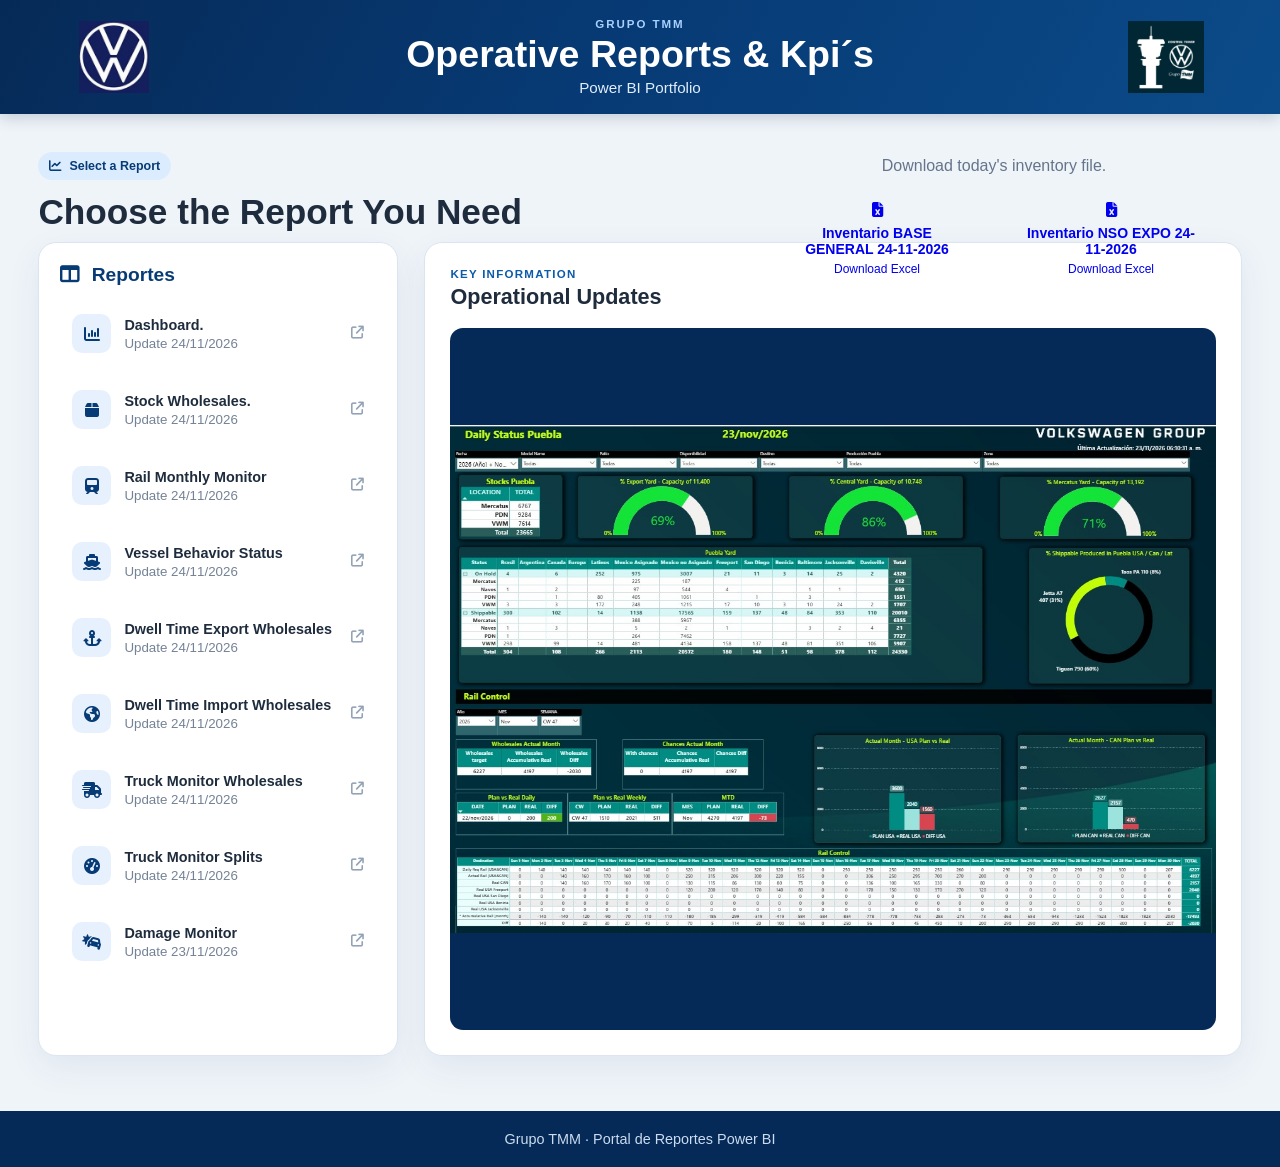
==== index.html @ c9ba792d "Update index.html" ====
<!DOCTYPE html>
<html lang="es">
<head>
  <meta charset="UTF-8">
  <meta name="viewport" content="width=device-width, initial-scale=1.0">
  <title>Power BI Portfolio | Grupo TMM</title>

  <link rel="stylesheet" href="style.css">
  <link rel="stylesheet"
    href="https://cdnjs.cloudflare.com/ajax/libs/font-awesome/6.5.2/css/all.min.css">
</head>

<body>
  <header class="encabezado">
    <img class="logo" src="vws.png" alt="Volkswagen">

    <div>
      <p class="empresa">GRUPO TMM</p>
      <h1>Operative Reports & Kpi´s </h1>
      <p class="subtitulo">Power BI Portfolio</p>
    </div>

    <img class="logo" src="tmm.png" alt="TMM">
  </header>

  <main class="pagina">
    <section class="introduccion">
      <span class="etiqueta">
        <i class="fa-solid fa-chart-line"></i>
        Select a Report
      </span>

      <h2>Choose the Report You Need</h2>
      
      <!-- Coloca tu Excel dentro de la carpeta archivos -->
     <div class="botones-excel">
   <p class="titulo-descargas">Download today's inventory file.</p>
     
       <div class="lista-excel">
    <a class="BTN-Excel"
        href="Archivos/Inventario-Control-Tower-BASE-GENERAL-24-11-2026.xlsb"
        download>
        <i class="fa-solid fa-file-excel"></i>
        <span>Inventario BASE GENERAL 24-11-2026</span>
        <small>Download Excel</small>
    </a>
    <a
        class="BTN-Excel"
        href="Archivos/Inventario-Control-Tower-NSO-EXPO-24-11-2026.xlsb"
        download>
        <i class="fa-solid fa-file-excel"></i>
        <span>Inventario NSO EXPO 24-11-2026</span>
        <small>Download Excel</small>
    </a>
</div>
      </a>
    </section>

    <section class="contenido-principal">

      <aside class="portafolio">
        <h2>
          <i class="fa-solid fa-table-columns"></i>
          Reportes
        </h2>

         <a class="reporte"
          href="https://app.powerbi.com/view?r=eyJrIjoiNjg2ZTc1YjItZmVhZC00NDc2LWJiZjUtOTdiOGM2ZGI0N2Y0IiwidCI6IjAwMDRlNjc2LTg3OGItNDkzNi04ZWZkLWExYjQxOWZjNTBjYiJ9"
          target="_blank">
          <i class="fa-solid fa-chart-column"></i>
          <span>
            <strong>Dashboard.</strong>
            <small>Update 24/11/2026</small>
          </span>
          <i class="fa-solid fa-arrow-up-right-from-square flecha"></i>
        </a>

        <a class="reporte"
          href="https://app.powerbi.com/view?r=eyJrIjoiMzYyZjUyNzMtZTBiMC00Y2ZmLWI2MjMtNWQ1MzZiN2M0MjRkIiwidCI6IjAwMDRlNjc2LTg3OGItNDkzNi04ZWZkLWExYjQxOWZjNTBjYiJ9&pageName=e857e4b08dca00761b17"
          target="_blank">
          <i class="fa-solid fa-box"></i>
          <span>
            <strong>Stock Wholesales.</strong>
            <small>Update 24/11/2026</small>
          </span>
          <i class="fa-solid fa-arrow-up-right-from-square flecha"></i>
        </a>
        
       <a class="reporte"
          href="https://app.powerbi.com/view?r=eyJrIjoiMzYyZjUyNzMtZTBiMC00Y2ZmLWI2MjMtNWQ1MzZiN2M0MjRkIiwidCI6IjAwMDRlNjc2LTg3OGItNDkzNi04ZWZkLWExYjQxOWZjNTBjYiJ9&pageName=1fa9d7682fe247a86f91"
          target="_blank">
          <i class="fa-solid fa-train"></i>
          <span>
            <strong>Rail Monthly Monitor</strong>
            <small>Update 24/11/2026</small>
          </span>
          <i class="fa-solid fa-arrow-up-right-from-square flecha"></i>
        </a>
        
        <a class="reporte"
          href="https://app.powerbi.com/view?r=eyJrIjoiMzYyZjUyNzMtZTBiMC00Y2ZmLWI2MjMtNWQ1MzZiN2M0MjRkIiwidCI6IjAwMDRlNjc2LTg3OGItNDkzNi04ZWZkLWExYjQxOWZjNTBjYiJ9&pageName=6139290f8824dd61c903"
          target="_blank">
          <i class="fa-solid fa-ship"></i>
          <span>
            <strong>Vessel Behavior Status</strong>
            <small>Update 24/11/2026</small>
          </span>
          <i class="fa-solid fa-arrow-up-right-from-square flecha"></i>
        </a>
        
        <a class="reporte"
          href="https://app.powerbi.com/view?r=eyJrIjoiZGI5Y2JmYmMtYTc1Ny00M2Q4LTlhNmMtYzQ4MWU3M2MxNzU4IiwidCI6IjAwMDRlNjc2LTg3OGItNDkzNi04ZWZkLWExYjQxOWZjNTBjYiJ9"
          target="_blank">
          <i class="fa-solid fa-anchor"></i>
          <span>
            <strong>Dwell Time Export Wholesales</strong>
            <small>Update 24/11/2026</small>
          </span>
          <i class="fa-solid fa-arrow-up-right-from-square flecha"></i>
        </a>

        <a class="reporte"
          href="https://app.powerbi.com/view?r=eyJrIjoiYWVmZDRhNjUtYjkyOC00YzUwLWE3YjgtYjNlMjYwZDM4NzA0IiwidCI6IjAwMDRlNjc2LTg3OGItNDkzNi04ZWZkLWExYjQxOWZjNTBjYiJ9"
          target="_blank">
          <i class="fa-solid fa-earth-americas"></i>
          <span>
            <strong>Dwell Time Import Wholesales</strong>
            <small>Update 24/11/2026</small>
          </span>
          <i class="fa-solid fa-arrow-up-right-from-square flecha"></i>
        </a>

        <a class="reporte"
          href="https://app.powerbi.com/view?r=eyJrIjoiMjRkZWJkNzYtNGM1NS00Mjk4LTllMDUtYzc5NTU1NWYzOWNjIiwidCI6IjAwMDRlNjc2LTg3OGItNDkzNi04ZWZkLWExYjQxOWZjNTBjYiJ9"
          target="_blank">
          <i class="fa-solid fa-truck-fast"></i>
          <span>
            <strong>Truck Monitor Wholesales</strong>
            <small>Update 24/11/2026</small>
          </span>
          <i class="fa-solid fa-arrow-up-right-from-square flecha"></i>
        </a>

        <a class="reporte"
          href="https://app.powerbi.com/view?r=eyJrIjoiNTYzYTE2N2MtMWFlYS00NmNhLWFiNjctZTMwOTE4YzIxNDVhIiwidCI6IjAwMDRlNjc2LTg3OGItNDkzNi04ZWZkLWExYjQxOWZjNTBjYiJ9"
          target="_blank">
          <i class="fa-solid fa-gauge-high"></i>
          <span>
            <strong>Truck Monitor Splits</strong>
            <small>Update 24/11/2026</small>
          </span>
          <i class="fa-solid fa-arrow-up-right-from-square flecha"></i>
        </a>
        
         <a class="reporte"
          href="https://app.powerbi.com/view?r=eyJrIjoiYzA4MzcxYjQtN2E4Yi00ZDYwLWE5MWQtNjA0NGRkNzAxZDRmIiwidCI6IjAwMDRlNjc2LTg3OGItNDkzNi04ZWZkLWExYjQxOWZjNTBjYiJ9"
          target="_blank">
          <i class="fa-solid fa-car-burst"></i>
          <span>
            <strong>Damage Monitor</strong>
            <small>Update 23/11/2026</small>
          </span>
          <i class="fa-solid fa-arrow-up-right-from-square flecha"></i>
        </a>
        
      </aside>

      <section class="visor">
        <div class="visor-encabezado">
          <div>
            <p>KEY INFORMATION</p>
            <h2>Operational Updates</h2>
          </div>

          <div class="contador">
            <span id="numeroImagen">01</span> / 04
          </div>
        </div>

        <div class="carrusel">
          <img
            id="imagenPrincipal"
            src="img/inventario1.jpg"
            alt="Actualización operativa 1">

          <button
            id="anterior"
            class="control anterior"
            type="button"
            aria-label="Imagen anterior">
            <i class="fa-solid fa-chevron-left"></i>
          </button>

          <button
            id="siguiente"
            class="control siguiente"
            type="button"
            aria-label="Imagen siguiente">
            <i class="fa-solid fa-chevron-right"></i>
          </button>
        </div>

        <div id="puntos" class="puntos"></div>
      </section>

    </section>
  </main>

  <footer>
    Grupo TMM · Portal de Reportes Power BI
  </footer>

  <script src="scriptIndex.js"></script>
</body>
</html>
---- style.css ----
:root {
  --azul: #073b76;
  --azul-medio: #0c5ba9;
  --fondo: #eff4f9;
  --texto: #1e2c3d;
}

* {
  box-sizing: border-box;
  margin: 0;
  padding: 0;
  font-family: "Segoe UI", Arial, sans-serif;
}

body {
  min-height: 100vh;
  color: var(--texto);
  background: var(--fondo);
}

.encabezado {
  display: grid;
  grid-template-columns: 100px 1fr 100px;
  align-items: center;
  gap: 24px;
  padding: 18px clamp(20px, 5vw, 80px);
  color: #fff;
  text-align: center;
  background: linear-gradient(120deg, #062a57, var(--azul), #0b4b89);
  box-shadow: 0 3px 15px #001d3c33;
}

.logo {
  max-width: 80px;
  max-height: 72px;
  justify-self: center;
  object-fit: contain;
}

.empresa {
  color: #a9d0ff;
  font-size: 0.72rem;
  font-weight: 700;
  letter-spacing: 0.17em;
}

.encabezado h1 {
  margin: 3px 0;
  font-size: clamp(1.55rem, 3vw, 2.35rem);
}

.subtitulo {
  color: #e1eefc;
  font-size: 0.95rem;
}

.pagina {
  width: min(1400px, 94%);
  margin: 0 auto;
  padding: 38px 0 55px;
}

.introduccion {
  margin-bottom: 10px;
}

.etiqueta {
  display: inline-flex;
  gap: 8px;
  align-items: center;
  margin-bottom: 12px;
  padding: 7px 11px;
  border-radius: 999px;
  color: var(--azul);
  background: #dcecff;
  font-size: 0.78rem;
  font-weight: 700;
}

.introduccion h2 {
  font-size: clamp(1.55rem, 3vw, 2.2rem);
}

.introduccion p {
  margin-top: 7px;
  color: #64748b;
}

.contenido-principal {
  display: grid;
  grid-template-columns: minmax(280px, 360px) 1fr;
  gap: 26px;
  align-items: stretch;
}

.portafolio,
.visor {
  border: 1px solid #dce5ef;
  border-radius: 18px;
  background: #fff;
  box-shadow: 0 12px 35px #193b5d12;
}

.portafolio {
  padding: 21px;
}

.portafolio h2 {
  margin-bottom: 14px;
  color: var(--azul);
  font-size: 1.2rem;
}

.portafolio h2 i {
  margin-right: 7px;
}

.reporte {
  display: flex;
  gap: 13px;
  align-items: center;
  margin-top: 9px;
  padding: 13px 11px;
  border: 1px solid transparent;
  border-radius: 11px;
  color: inherit;
  text-decoration: none;
  transition: 0.2s ease;
}

.reporte > i:first-child {
  display: grid;
  width: 39px;
  height: 39px;
  place-items: center;
  flex: none;
  border-radius: 10px;
  color: var(--azul);
  background: #e7f1fd;
}

.reporte span {
  display: grid;
  gap: 3px;
  flex: 1;
}

.reporte strong {
  font-size: 0.9rem;
}

.reporte small {
  color: #748296;
}

.flecha {
  color: #93a3b5;
  font-size: 0.8rem;
}

.reporte:hover {
  border-color: #b7d5f5;
  background: #f2f8ff;
  transform: translateX(3px);
}

.reporte:hover .flecha {
  color: var(--azul);
}

.visor {
  display: flex;
  flex-direction: column;
  min-width: 0;
  padding: 25px;
}

.visor-encabezado {
  display: flex;
  justify-content: space-between;
  align-items: center;
  gap: 16px;
  margin-bottom: 18px;
}

.visor-encabezado p {
  color: var(--azul-medio);
  font-size: 0.72rem;
  font-weight: 800;
  letter-spacing: 0.11em;
}

.visor-encabezado h2 {
  margin-top: 4px;
  font-size: 1.35rem;
}

.contador {
  padding: 8px 11px;
  border-radius: 9px;
  color: #506174;
  background: #f1f5f9;
  font-weight: 700;
}

.contador span {
  color: var(--azul);
}

/* Imagen panorámica completa, sin recortes */
.carrusel {
  position: relative;
  height: min(78vh, 900px);
  min-height: 420px;
  overflow: hidden;
  border-radius: 13px;
  background: #062a57;
}

.carrusel img {
  position: absolute;
  inset: 0;
  width: 100%;
  height: 100%;
  object-fit: contain;
  object-position: center;
  transition: opacity 0.25s ease;
}
.control {
  position: absolute;
  top: 50%;
  display: grid;
  width: 42px;
  height: 42px;
  place-items: center;
  border: 0;
  border-radius: 50%;
  transform: translateY(-50%);
  color: #fff;
  background: #062a57c9;
  cursor: pointer;
  transition: 0.2s;
}
.puntos {
  display: flex;
  justify-content: center;
  gap: 8px;
  margin-top: 16px;
}

.punto {
  width: 9px;
  height: 9px;
  padding: 0;
  border: 0;
  border-radius: 50%;
  background: #c4d0dc;
  cursor: pointer;
}

.punto.activo {
  background: var(--azul);
  transform: scale(1.25);
}

footer {
  padding: 20px;
  color: #cbdcf0;
  text-align: center;
  background: #062a57;
  font-size: 0.9rem;
}

@media (max-width: 850px) {
  .contenido-principal {
    grid-template-columns: 1fr;
  }

  .portafolio {
    display: grid;
    grid-template-columns: repeat(2, 1fr);
    gap: 8px;
  }

  .portafolio h2 {
    grid-column: 1 / -1;
  }

  .reporte {
    margin: 0;
  }
}

@media (max-width: 600px) {
  .encabezado {
    grid-template-columns: 55px 1fr 55px;
    gap: 8px;
    padding: 16px;
  }
.carrusel {
  height: 55vh;
  min-height: 280px;
}
  .logo {
    max-width: 52px;
    max-height: 52px;
  }

  .subtitulo {
    display: none;
  }

  .pagina {
    padding-top: 25px;
  }

  .portafolio {
    grid-template-columns: 1fr;
  }

  .visor {
    padding: 16px;
  }

  .visor-encabezado h2 {
    font-size: 1.1rem;
  }

  .control {
    width: 36px;
    height: 36px;
  }
}
.botones-excel {
  position: absolute;
  top: 150px;       /* súbelo o bájalo según la altura del encabezado */
  right: 5%;
  display: flex;
  flex-direction: column;
  align-items: center;
  gap: 12px;
  margin: 0px;
}

.titulo-descargas {
  margin: 0;
  text-align: center;
}

.lista-excel {
  display: flex;
  flex-direction: row;
  justify-content: center;
  align-items: flex-start;
  gap: 24px;
}
.botones-excel .BTN-Excel {
    width: 210px;
    min-height: 85px;
    padding: 15px;
    box-sizing: border-box;
    display: flex;
    flex-direction: column;
    align-items: center;
    justify-content:center;
    text-decoration: none;
    border-radius: 10px;
    transition: transform 0.2s ease;
}

.botones-excel .BTN-Excel:hover {
    transform: translateY(-3px);
}

.botones-excel .BTN-Excel i {
    font-size: 15px;
    margin-bottom: 8px;
}

.botones-excel .BTN-Excel span {
    font-size: 14px;
    font-weight: bold;
    text-align: center;
}

.botones-excel .BTN-Excel small {
    margin-top: 5px;
    font-size: 12px;
}
/* Ocultar contador de páginas */
.contador {
    display: none;
}

/* Ocultar flechas del carrusel */
.control {
    display: none;
}

/* Ocultar puntos inferiores */
.puntos {
    display: none;
}
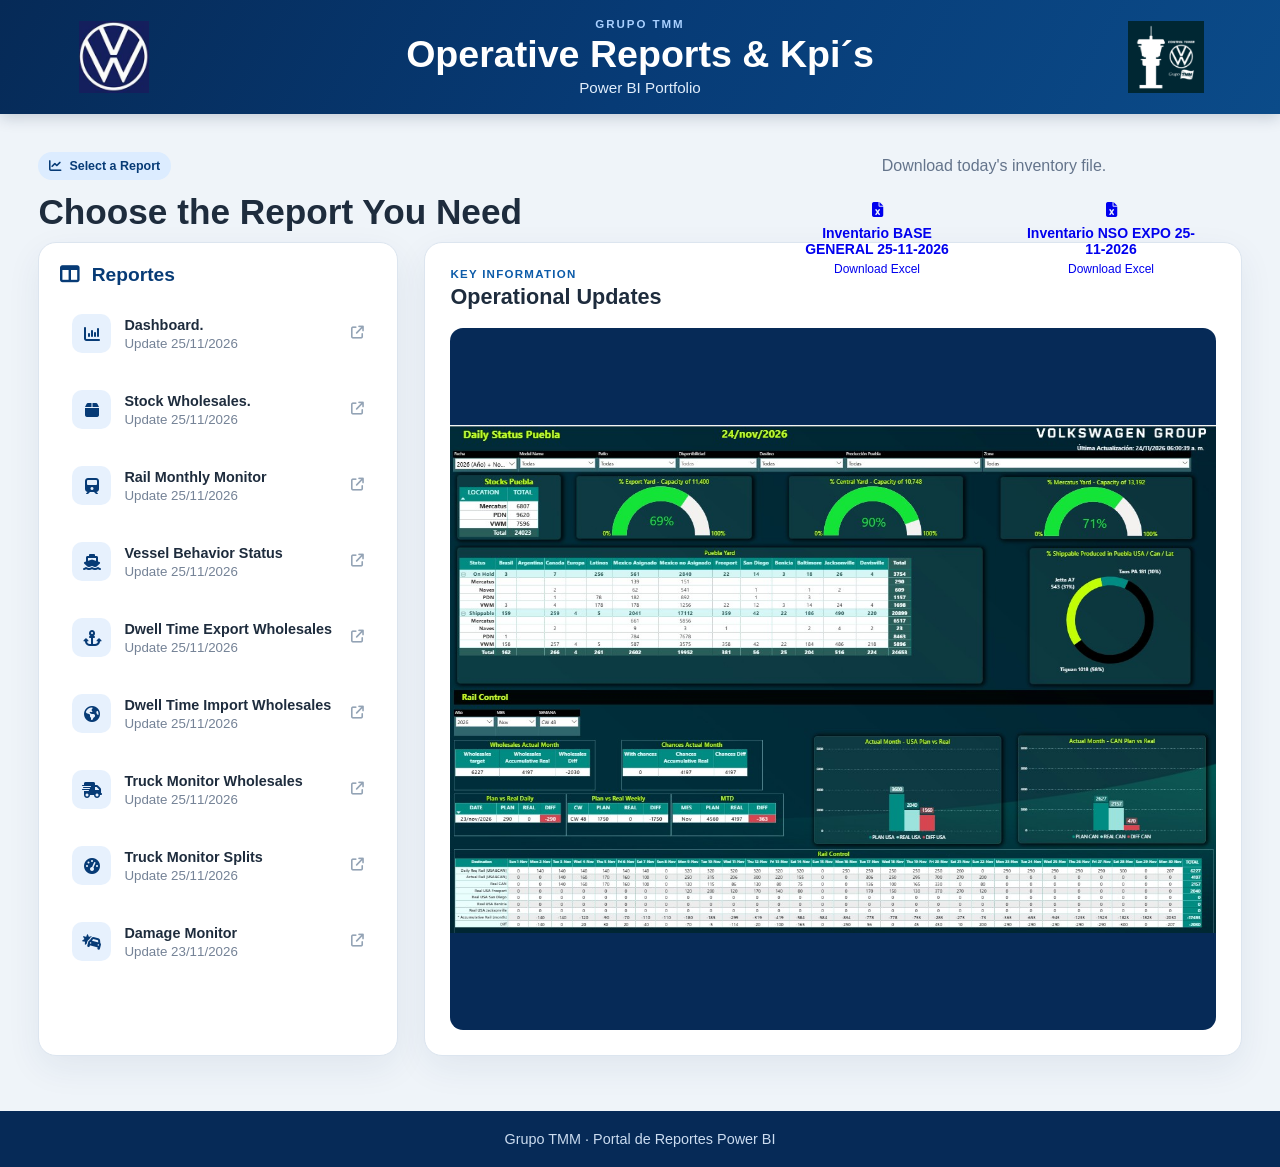
==== commit c08585d6: "Update index.html" ====
--- a/index.html
+++ b/index.html
@@ -38,18 +38,18 @@
      
        <div class="lista-excel">
     <a class="BTN-Excel"
-        href="Archivos/Inventario-Control-Tower-BASE-GENERAL-24-11-2026.xlsb"
+        href="Archivos/Inventario-Control-Tower-BASE-GENERAL-25-11-2026.xlsb"
         download>
         <i class="fa-solid fa-file-excel"></i>
-        <span>Inventario BASE GENERAL 24-11-2026</span>
+        <span>Inventario BASE GENERAL 25-11-2026</span>
         <small>Download Excel</small>
     </a>
     <a
         class="BTN-Excel"
-        href="Archivos/Inventario-Control-Tower-NSO-EXPO-24-11-2026.xlsb"
+        href="Archivos/Inventario-Control-Tower-NSO-EXPO-25-11-2026.xlsb"
         download>
         <i class="fa-solid fa-file-excel"></i>
-        <span>Inventario NSO EXPO 24-11-2026</span>
+        <span>Inventario NSO EXPO 25-11-2026</span>
         <small>Download Excel</small>
     </a>
 </div>
@@ -70,7 +70,7 @@
           <i class="fa-solid fa-chart-column"></i>
           <span>
             <strong>Dashboard.</strong>
-            <small>Update 24/11/2026</small>
+            <small>Update 25/11/2026</small>
           </span>
           <i class="fa-solid fa-arrow-up-right-from-square flecha"></i>
         </a>
@@ -81,7 +81,7 @@
           <i class="fa-solid fa-box"></i>
           <span>
             <strong>Stock Wholesales.</strong>
-            <small>Update 24/11/2026</small>
+            <small>Update 25/11/2026</small>
           </span>
           <i class="fa-solid fa-arrow-up-right-from-square flecha"></i>
         </a>
@@ -92,7 +92,7 @@
           <i class="fa-solid fa-train"></i>
           <span>
             <strong>Rail Monthly Monitor</strong>
-            <small>Update 24/11/2026</small>
+            <small>Update 25/11/2026</small>
           </span>
           <i class="fa-solid fa-arrow-up-right-from-square flecha"></i>
         </a>
@@ -103,7 +103,7 @@
           <i class="fa-solid fa-ship"></i>
           <span>
             <strong>Vessel Behavior Status</strong>
-            <small>Update 24/11/2026</small>
+            <small>Update 25/11/2026</small>
           </span>
           <i class="fa-solid fa-arrow-up-right-from-square flecha"></i>
         </a>
@@ -114,7 +114,7 @@
           <i class="fa-solid fa-anchor"></i>
           <span>
             <strong>Dwell Time Export Wholesales</strong>
-            <small>Update 24/11/2026</small>
+            <small>Update 25/11/2026</small>
           </span>
           <i class="fa-solid fa-arrow-up-right-from-square flecha"></i>
         </a>
@@ -125,7 +125,7 @@
           <i class="fa-solid fa-earth-americas"></i>
           <span>
             <strong>Dwell Time Import Wholesales</strong>
-            <small>Update 24/11/2026</small>
+            <small>Update 25/11/2026</small>
           </span>
           <i class="fa-solid fa-arrow-up-right-from-square flecha"></i>
         </a>
@@ -136,7 +136,7 @@
           <i class="fa-solid fa-truck-fast"></i>
           <span>
             <strong>Truck Monitor Wholesales</strong>
-            <small>Update 24/11/2026</small>
+            <small>Update 25/11/2026</small>
           </span>
           <i class="fa-solid fa-arrow-up-right-from-square flecha"></i>
         </a>
@@ -147,7 +147,7 @@
           <i class="fa-solid fa-gauge-high"></i>
           <span>
             <strong>Truck Monitor Splits</strong>
-            <small>Update 24/11/2026</small>
+            <small>Update 25/11/2026</small>
           </span>
           <i class="fa-solid fa-arrow-up-right-from-square flecha"></i>
         </a>
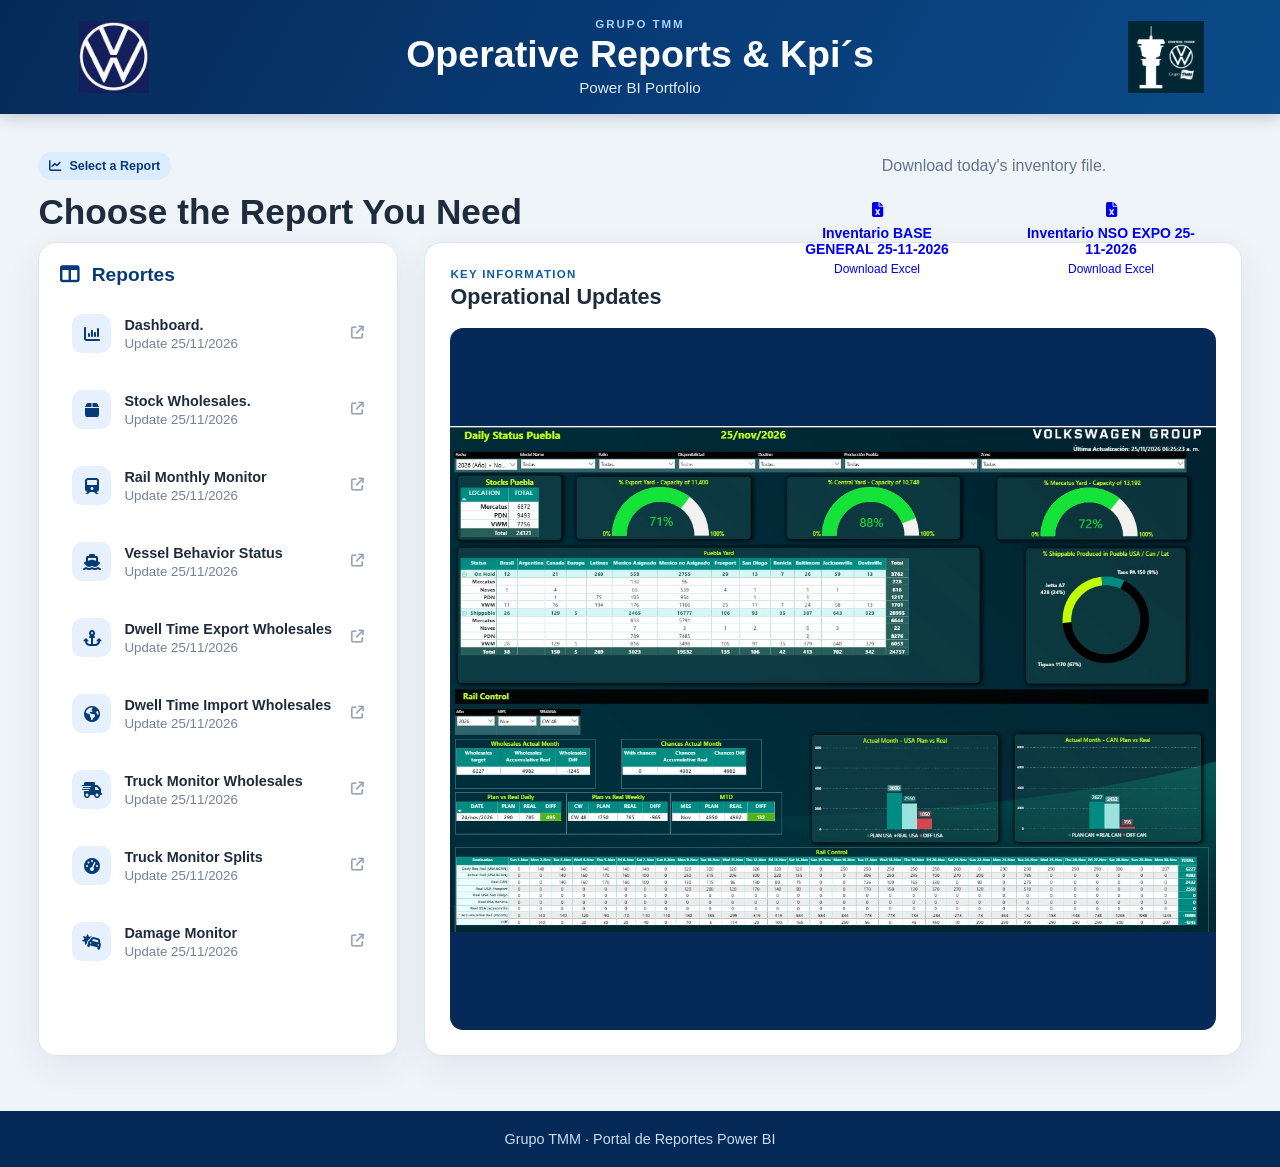
==== commit 3bc62d27: "Update index.html" ====
--- a/index.html
+++ b/index.html
@@ -158,7 +158,7 @@
           <i class="fa-solid fa-car-burst"></i>
           <span>
             <strong>Damage Monitor</strong>
-            <small>Update 23/11/2026</small>
+            <small>Update 25/11/2026</small>
           </span>
           <i class="fa-solid fa-arrow-up-right-from-square flecha"></i>
         </a>
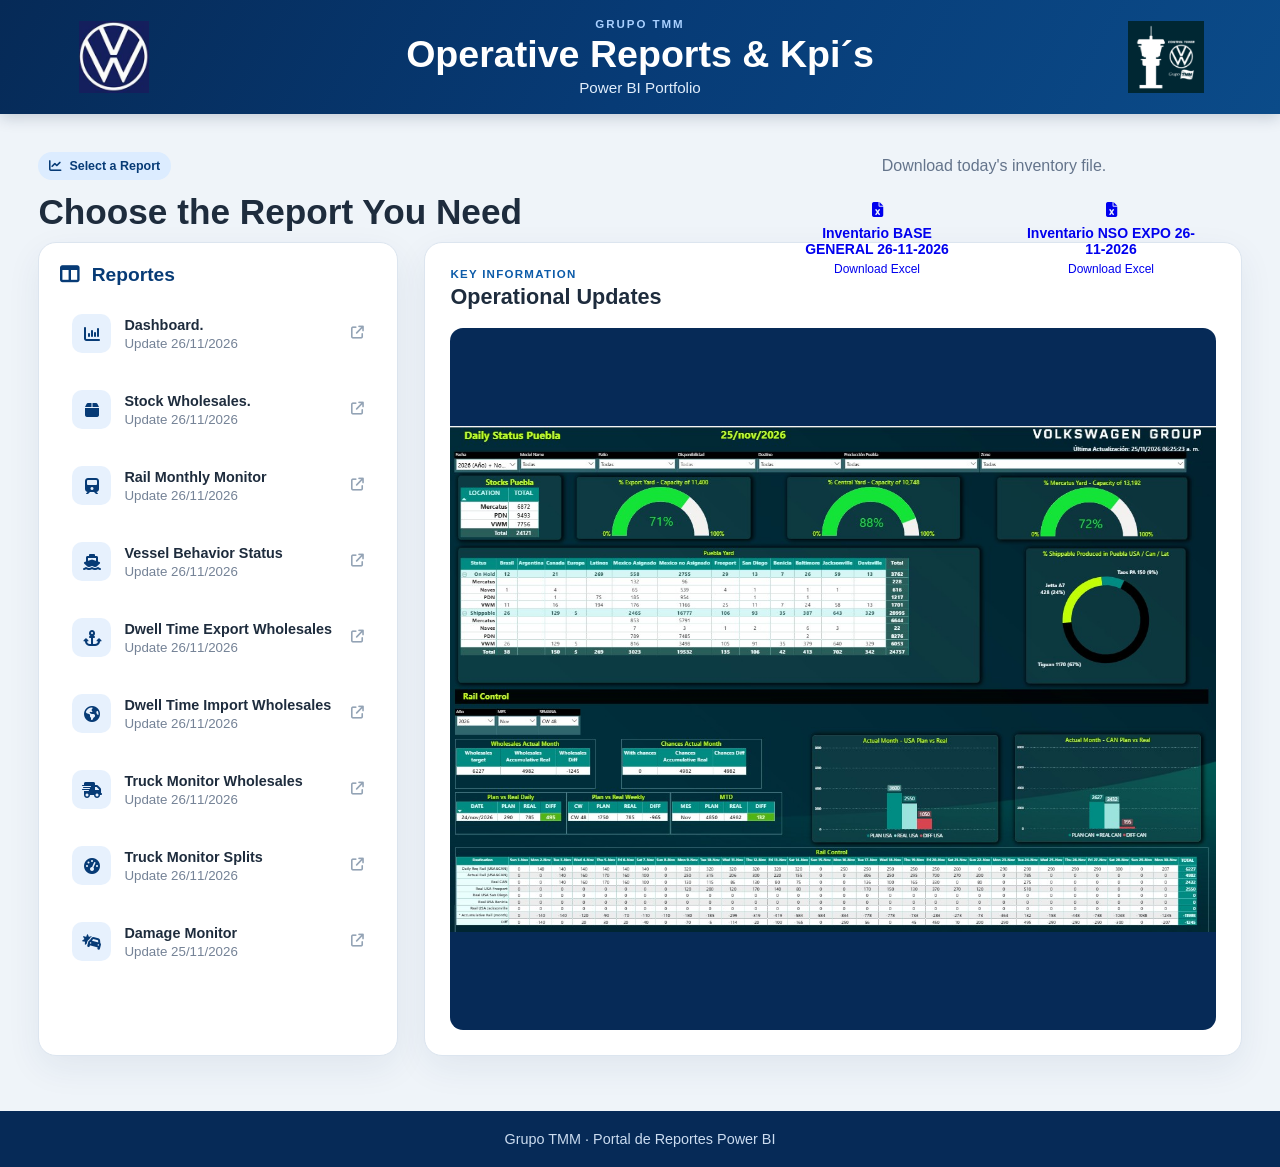
==== commit 7cb7e441: "Update index.html" ====
--- a/index.html
+++ b/index.html
@@ -38,18 +38,18 @@
      
        <div class="lista-excel">
     <a class="BTN-Excel"
-        href="Archivos/Inventario-Control-Tower-BASE-GENERAL-25-11-2026.xlsb"
+        href="Archivos/Inventario-Control-Tower-BASE-GENERAL-26-11-2026.xlsb"
         download>
         <i class="fa-solid fa-file-excel"></i>
-        <span>Inventario BASE GENERAL 25-11-2026</span>
+        <span>Inventario BASE GENERAL 26-11-2026</span>
         <small>Download Excel</small>
     </a>
     <a
         class="BTN-Excel"
-        href="Archivos/Inventario-Control-Tower-NSO-EXPO-25-11-2026.xlsb"
+        href="Archivos/Inventario-Control-Tower-NSO-EXPO-26-11-2026.xlsb"
         download>
         <i class="fa-solid fa-file-excel"></i>
-        <span>Inventario NSO EXPO 25-11-2026</span>
+        <span>Inventario NSO EXPO 26-11-2026</span>
         <small>Download Excel</small>
     </a>
 </div>
@@ -70,7 +70,7 @@
           <i class="fa-solid fa-chart-column"></i>
           <span>
             <strong>Dashboard.</strong>
-            <small>Update 25/11/2026</small>
+            <small>Update 26/11/2026</small>
           </span>
           <i class="fa-solid fa-arrow-up-right-from-square flecha"></i>
         </a>
@@ -81,7 +81,7 @@
           <i class="fa-solid fa-box"></i>
           <span>
             <strong>Stock Wholesales.</strong>
-            <small>Update 25/11/2026</small>
+            <small>Update 26/11/2026</small>
           </span>
           <i class="fa-solid fa-arrow-up-right-from-square flecha"></i>
         </a>
@@ -92,7 +92,7 @@
           <i class="fa-solid fa-train"></i>
           <span>
             <strong>Rail Monthly Monitor</strong>
-            <small>Update 25/11/2026</small>
+            <small>Update 26/11/2026</small>
           </span>
           <i class="fa-solid fa-arrow-up-right-from-square flecha"></i>
         </a>
@@ -103,7 +103,7 @@
           <i class="fa-solid fa-ship"></i>
           <span>
             <strong>Vessel Behavior Status</strong>
-            <small>Update 25/11/2026</small>
+            <small>Update 26/11/2026</small>
           </span>
           <i class="fa-solid fa-arrow-up-right-from-square flecha"></i>
         </a>
@@ -114,7 +114,7 @@
           <i class="fa-solid fa-anchor"></i>
           <span>
             <strong>Dwell Time Export Wholesales</strong>
-            <small>Update 25/11/2026</small>
+            <small>Update 26/11/2026</small>
           </span>
           <i class="fa-solid fa-arrow-up-right-from-square flecha"></i>
         </a>
@@ -125,7 +125,7 @@
           <i class="fa-solid fa-earth-americas"></i>
           <span>
             <strong>Dwell Time Import Wholesales</strong>
-            <small>Update 25/11/2026</small>
+            <small>Update 26/11/2026</small>
           </span>
           <i class="fa-solid fa-arrow-up-right-from-square flecha"></i>
         </a>
@@ -136,7 +136,7 @@
           <i class="fa-solid fa-truck-fast"></i>
           <span>
             <strong>Truck Monitor Wholesales</strong>
-            <small>Update 25/11/2026</small>
+            <small>Update 26/11/2026</small>
           </span>
           <i class="fa-solid fa-arrow-up-right-from-square flecha"></i>
         </a>
@@ -147,7 +147,7 @@
           <i class="fa-solid fa-gauge-high"></i>
           <span>
             <strong>Truck Monitor Splits</strong>
-            <small>Update 25/11/2026</small>
+            <small>Update 26/11/2026</small>
           </span>
           <i class="fa-solid fa-arrow-up-right-from-square flecha"></i>
         </a>
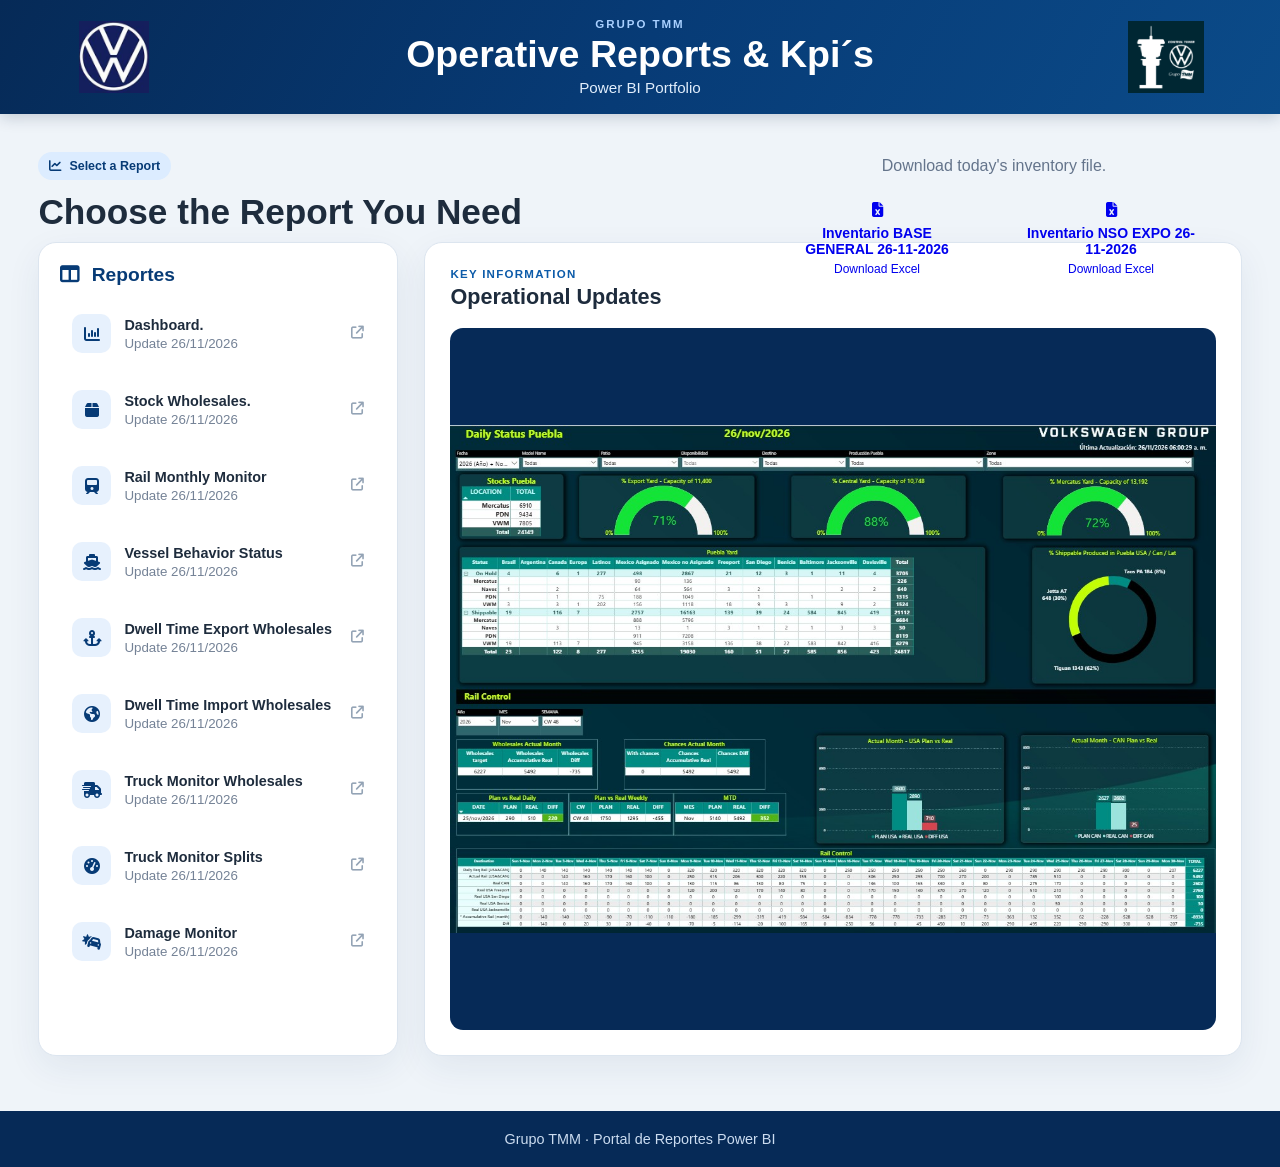
==== commit d0c3d5ec: "Update index.html" ====
--- a/index.html
+++ b/index.html
@@ -158,7 +158,7 @@
           <i class="fa-solid fa-car-burst"></i>
           <span>
             <strong>Damage Monitor</strong>
-            <small>Update 25/11/2026</small>
+            <small>Update 26/11/2026</small>
           </span>
           <i class="fa-solid fa-arrow-up-right-from-square flecha"></i>
         </a>
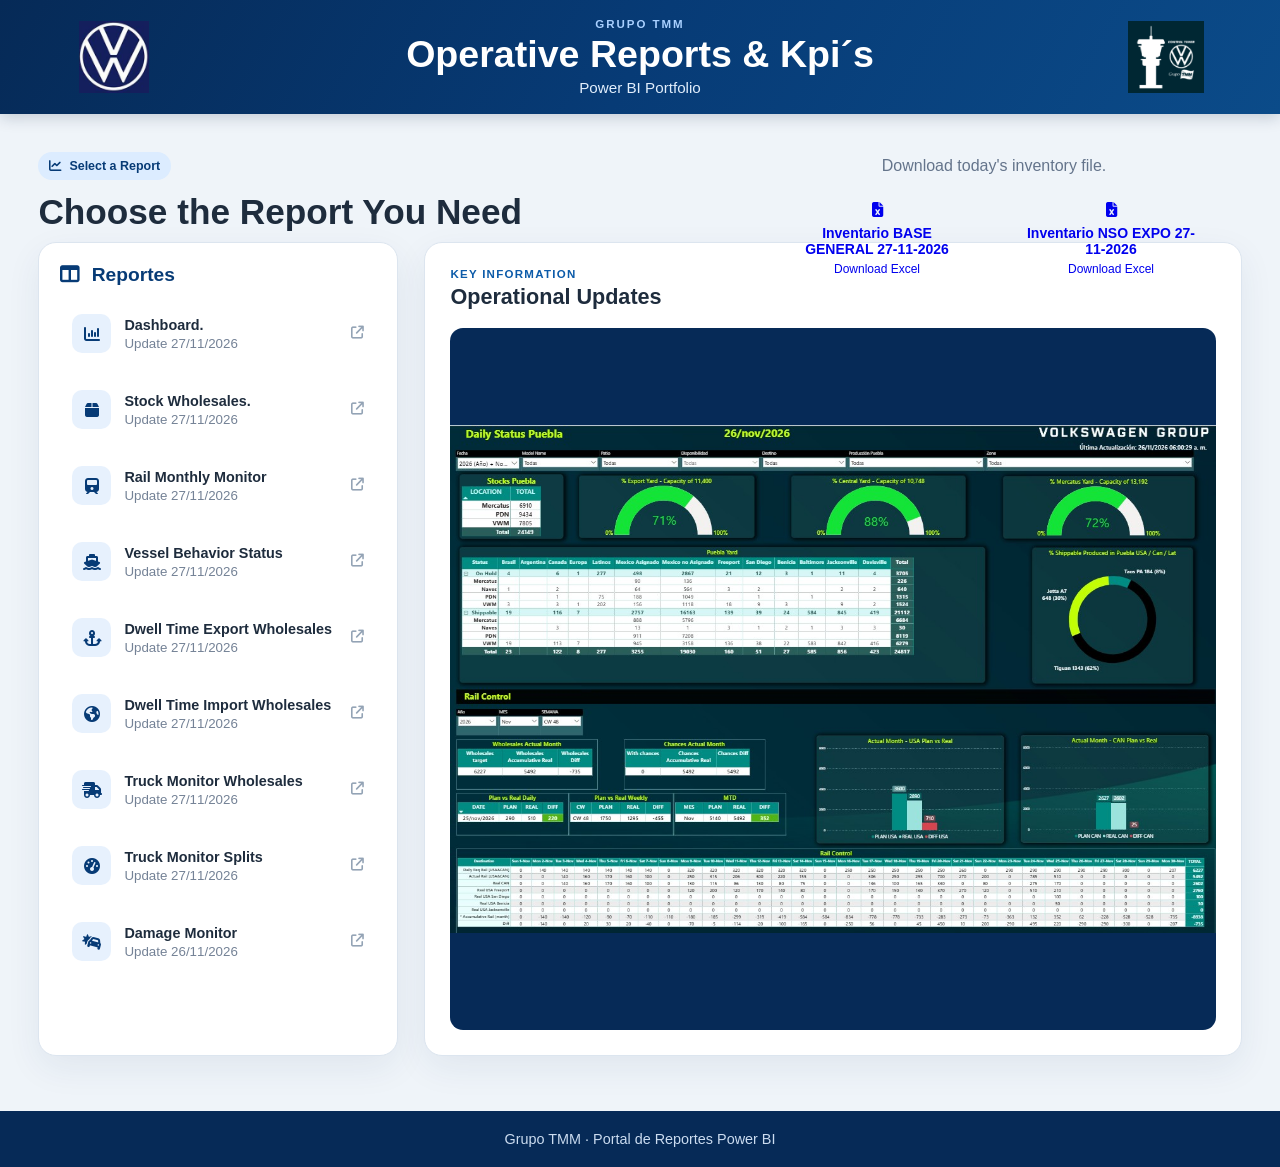
==== commit a331bc3e: "Update index.html" ====
--- a/index.html
+++ b/index.html
@@ -38,18 +38,18 @@
      
        <div class="lista-excel">
     <a class="BTN-Excel"
-        href="Archivos/Inventario-Control-Tower-BASE-GENERAL-26-11-2026.xlsb"
+        href="Archivos/Inventario-Control-Tower-BASE-GENERAL-27-11-2026.xlsb"
         download>
         <i class="fa-solid fa-file-excel"></i>
-        <span>Inventario BASE GENERAL 26-11-2026</span>
+        <span>Inventario BASE GENERAL 27-11-2026</span>
         <small>Download Excel</small>
     </a>
     <a
         class="BTN-Excel"
-        href="Archivos/Inventario-Control-Tower-NSO-EXPO-26-11-2026.xlsb"
+        href="Archivos/Inventario-Control-Tower-NSO-EXPO-27-11-2026.xlsb"
         download>
         <i class="fa-solid fa-file-excel"></i>
-        <span>Inventario NSO EXPO 26-11-2026</span>
+        <span>Inventario NSO EXPO 27-11-2026</span>
         <small>Download Excel</small>
     </a>
 </div>
@@ -70,7 +70,7 @@
           <i class="fa-solid fa-chart-column"></i>
           <span>
             <strong>Dashboard.</strong>
-            <small>Update 26/11/2026</small>
+            <small>Update 27/11/2026</small>
           </span>
           <i class="fa-solid fa-arrow-up-right-from-square flecha"></i>
         </a>
@@ -81,7 +81,7 @@
           <i class="fa-solid fa-box"></i>
           <span>
             <strong>Stock Wholesales.</strong>
-            <small>Update 26/11/2026</small>
+            <small>Update 27/11/2026</small>
           </span>
           <i class="fa-solid fa-arrow-up-right-from-square flecha"></i>
         </a>
@@ -92,7 +92,7 @@
           <i class="fa-solid fa-train"></i>
           <span>
             <strong>Rail Monthly Monitor</strong>
-            <small>Update 26/11/2026</small>
+            <small>Update 27/11/2026</small>
           </span>
           <i class="fa-solid fa-arrow-up-right-from-square flecha"></i>
         </a>
@@ -103,7 +103,7 @@
           <i class="fa-solid fa-ship"></i>
           <span>
             <strong>Vessel Behavior Status</strong>
-            <small>Update 26/11/2026</small>
+            <small>Update 27/11/2026</small>
           </span>
           <i class="fa-solid fa-arrow-up-right-from-square flecha"></i>
         </a>
@@ -114,7 +114,7 @@
           <i class="fa-solid fa-anchor"></i>
           <span>
             <strong>Dwell Time Export Wholesales</strong>
-            <small>Update 26/11/2026</small>
+            <small>Update 27/11/2026</small>
           </span>
           <i class="fa-solid fa-arrow-up-right-from-square flecha"></i>
         </a>
@@ -125,7 +125,7 @@
           <i class="fa-solid fa-earth-americas"></i>
           <span>
             <strong>Dwell Time Import Wholesales</strong>
-            <small>Update 26/11/2026</small>
+            <small>Update 27/11/2026</small>
           </span>
           <i class="fa-solid fa-arrow-up-right-from-square flecha"></i>
         </a>
@@ -136,7 +136,7 @@
           <i class="fa-solid fa-truck-fast"></i>
           <span>
             <strong>Truck Monitor Wholesales</strong>
-            <small>Update 26/11/2026</small>
+            <small>Update 27/11/2026</small>
           </span>
           <i class="fa-solid fa-arrow-up-right-from-square flecha"></i>
         </a>
@@ -147,7 +147,7 @@
           <i class="fa-solid fa-gauge-high"></i>
           <span>
             <strong>Truck Monitor Splits</strong>
-            <small>Update 26/11/2026</small>
+            <small>Update 27/11/2026</small>
           </span>
           <i class="fa-solid fa-arrow-up-right-from-square flecha"></i>
         </a>
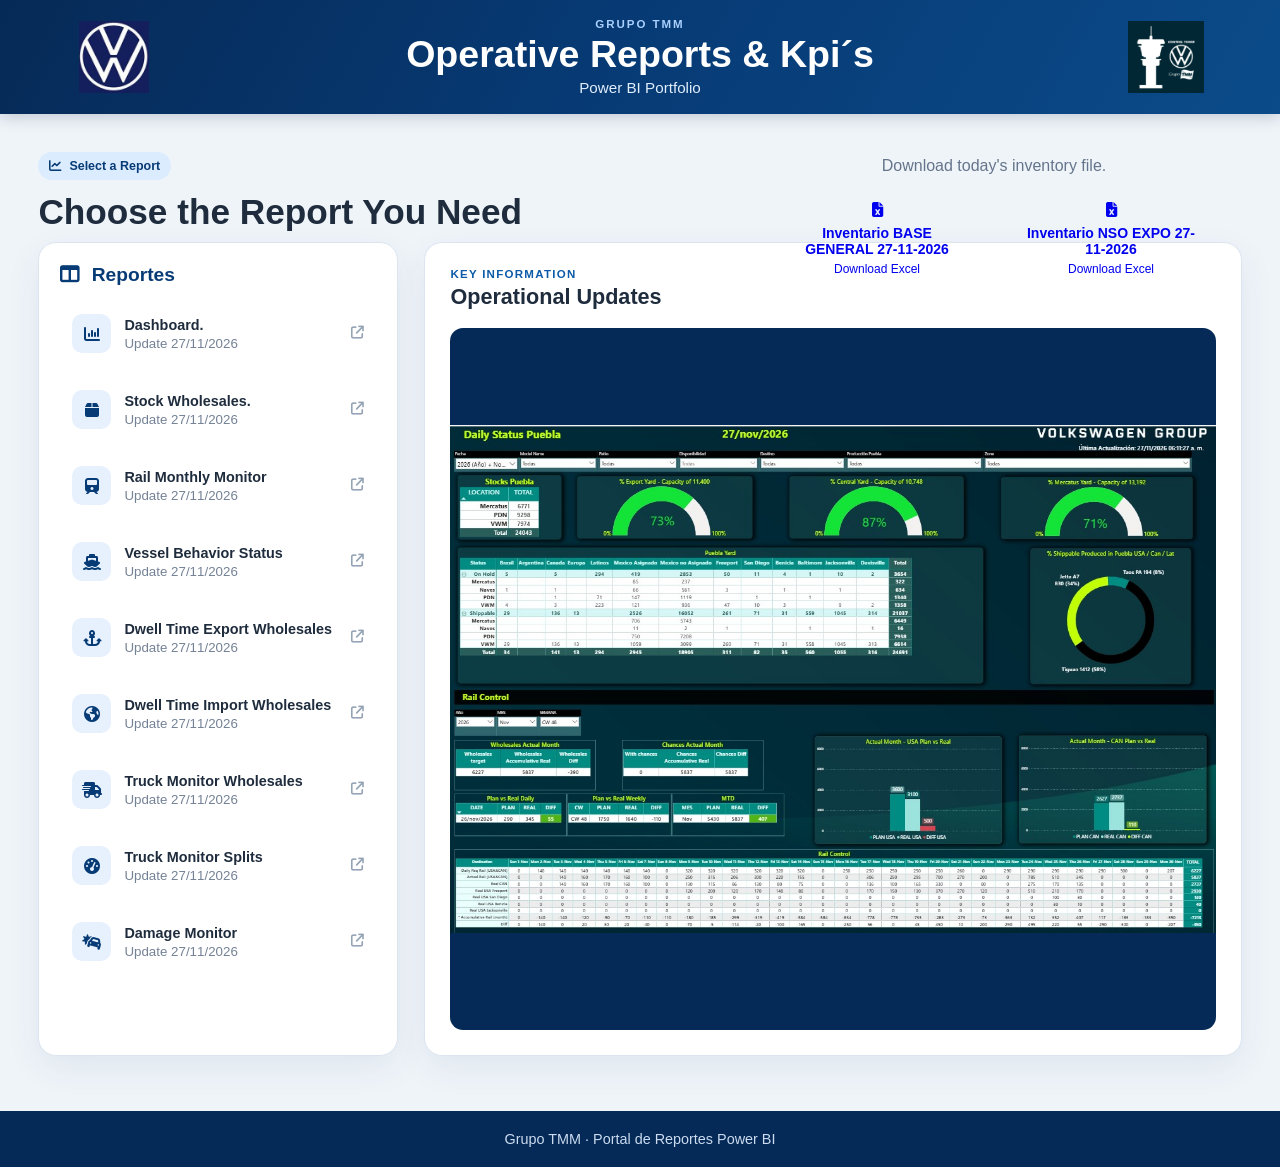
==== commit 97ff928a: "Update index.html" ====
--- a/index.html
+++ b/index.html
@@ -158,7 +158,7 @@
           <i class="fa-solid fa-car-burst"></i>
           <span>
             <strong>Damage Monitor</strong>
-            <small>Update 26/11/2026</small>
+            <small>Update 27/11/2026</small>
           </span>
           <i class="fa-solid fa-arrow-up-right-from-square flecha"></i>
         </a>
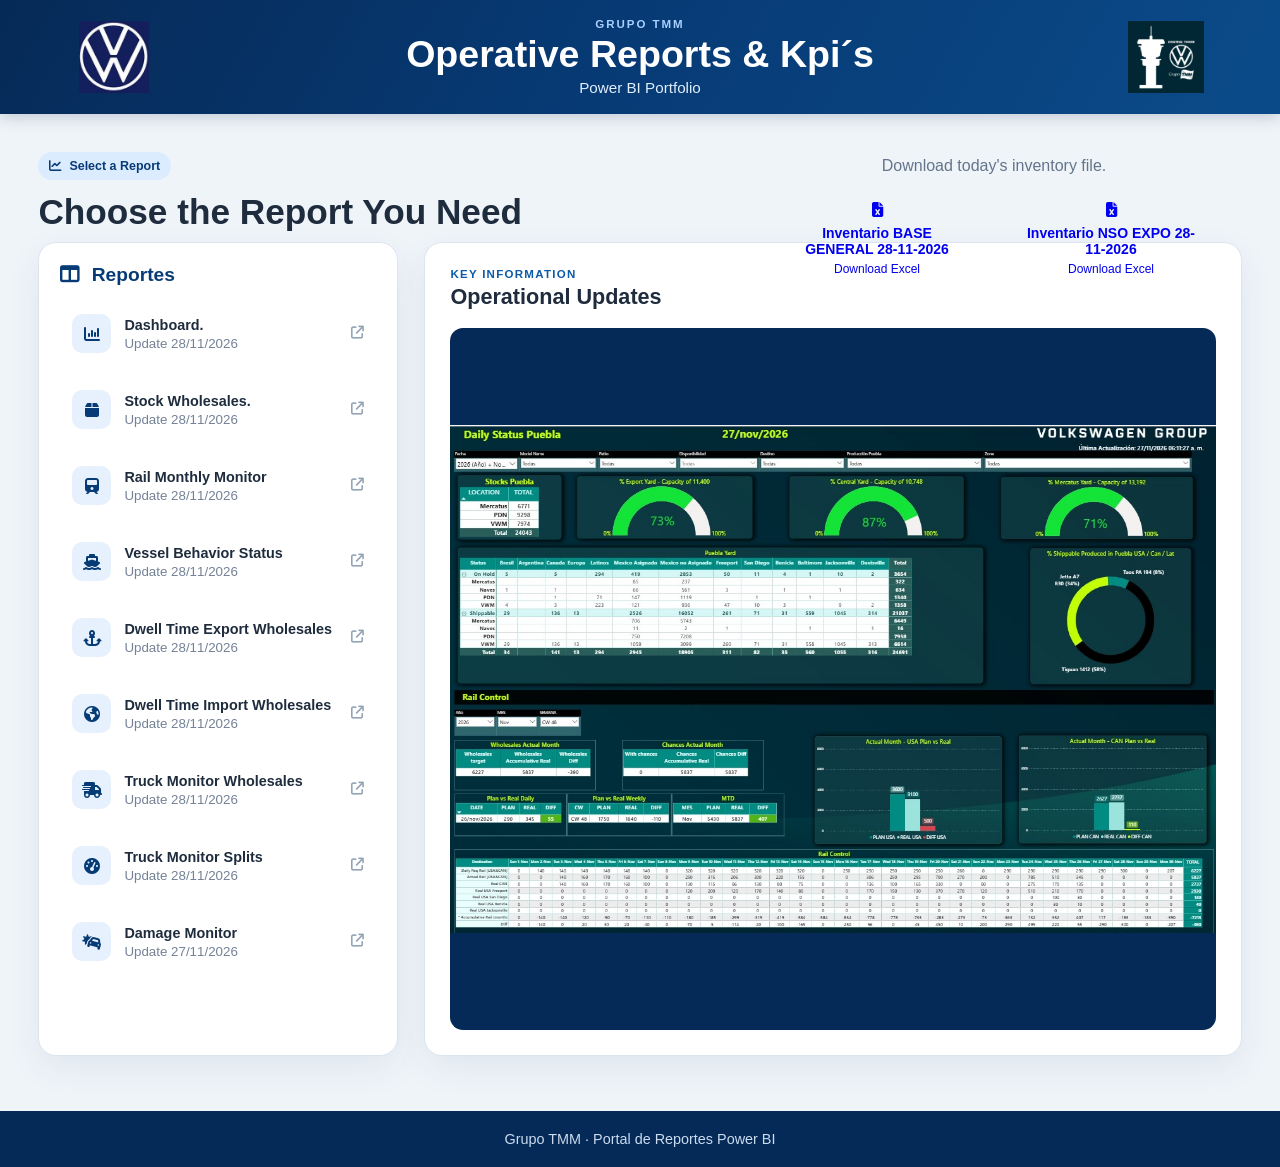
==== commit f69ae445: "Update index.html" ====
--- a/index.html
+++ b/index.html
@@ -38,18 +38,18 @@
      
        <div class="lista-excel">
     <a class="BTN-Excel"
-        href="Archivos/Inventario-Control-Tower-BASE-GENERAL-27-11-2026.xlsb"
+        href="Archivos/Inventario-Control-Tower-BASE-GENERAL-28-11-2026.xlsb"
         download>
         <i class="fa-solid fa-file-excel"></i>
-        <span>Inventario BASE GENERAL 27-11-2026</span>
+        <span>Inventario BASE GENERAL 28-11-2026</span>
         <small>Download Excel</small>
     </a>
     <a
         class="BTN-Excel"
-        href="Archivos/Inventario-Control-Tower-NSO-EXPO-27-11-2026.xlsb"
+        href="Archivos/Inventario-Control-Tower-NSO-EXPO-28-11-2026.xlsb"
         download>
         <i class="fa-solid fa-file-excel"></i>
-        <span>Inventario NSO EXPO 27-11-2026</span>
+        <span>Inventario NSO EXPO 28-11-2026</span>
         <small>Download Excel</small>
     </a>
 </div>
@@ -70,7 +70,7 @@
           <i class="fa-solid fa-chart-column"></i>
           <span>
             <strong>Dashboard.</strong>
-            <small>Update 27/11/2026</small>
+            <small>Update 28/11/2026</small>
           </span>
           <i class="fa-solid fa-arrow-up-right-from-square flecha"></i>
         </a>
@@ -81,7 +81,7 @@
           <i class="fa-solid fa-box"></i>
           <span>
             <strong>Stock Wholesales.</strong>
-            <small>Update 27/11/2026</small>
+            <small>Update 28/11/2026</small>
           </span>
           <i class="fa-solid fa-arrow-up-right-from-square flecha"></i>
         </a>
@@ -92,7 +92,7 @@
           <i class="fa-solid fa-train"></i>
           <span>
             <strong>Rail Monthly Monitor</strong>
-            <small>Update 27/11/2026</small>
+            <small>Update 28/11/2026</small>
           </span>
           <i class="fa-solid fa-arrow-up-right-from-square flecha"></i>
         </a>
@@ -103,7 +103,7 @@
           <i class="fa-solid fa-ship"></i>
           <span>
             <strong>Vessel Behavior Status</strong>
-            <small>Update 27/11/2026</small>
+            <small>Update 28/11/2026</small>
           </span>
           <i class="fa-solid fa-arrow-up-right-from-square flecha"></i>
         </a>
@@ -114,7 +114,7 @@
           <i class="fa-solid fa-anchor"></i>
           <span>
             <strong>Dwell Time Export Wholesales</strong>
-            <small>Update 27/11/2026</small>
+            <small>Update 28/11/2026</small>
           </span>
           <i class="fa-solid fa-arrow-up-right-from-square flecha"></i>
         </a>
@@ -125,7 +125,7 @@
           <i class="fa-solid fa-earth-americas"></i>
           <span>
             <strong>Dwell Time Import Wholesales</strong>
-            <small>Update 27/11/2026</small>
+            <small>Update 28/11/2026</small>
           </span>
           <i class="fa-solid fa-arrow-up-right-from-square flecha"></i>
         </a>
@@ -136,7 +136,7 @@
           <i class="fa-solid fa-truck-fast"></i>
           <span>
             <strong>Truck Monitor Wholesales</strong>
-            <small>Update 27/11/2026</small>
+            <small>Update 28/11/2026</small>
           </span>
           <i class="fa-solid fa-arrow-up-right-from-square flecha"></i>
         </a>
@@ -147,7 +147,7 @@
           <i class="fa-solid fa-gauge-high"></i>
           <span>
             <strong>Truck Monitor Splits</strong>
-            <small>Update 27/11/2026</small>
+            <small>Update 28/11/2026</small>
           </span>
           <i class="fa-solid fa-arrow-up-right-from-square flecha"></i>
         </a>
